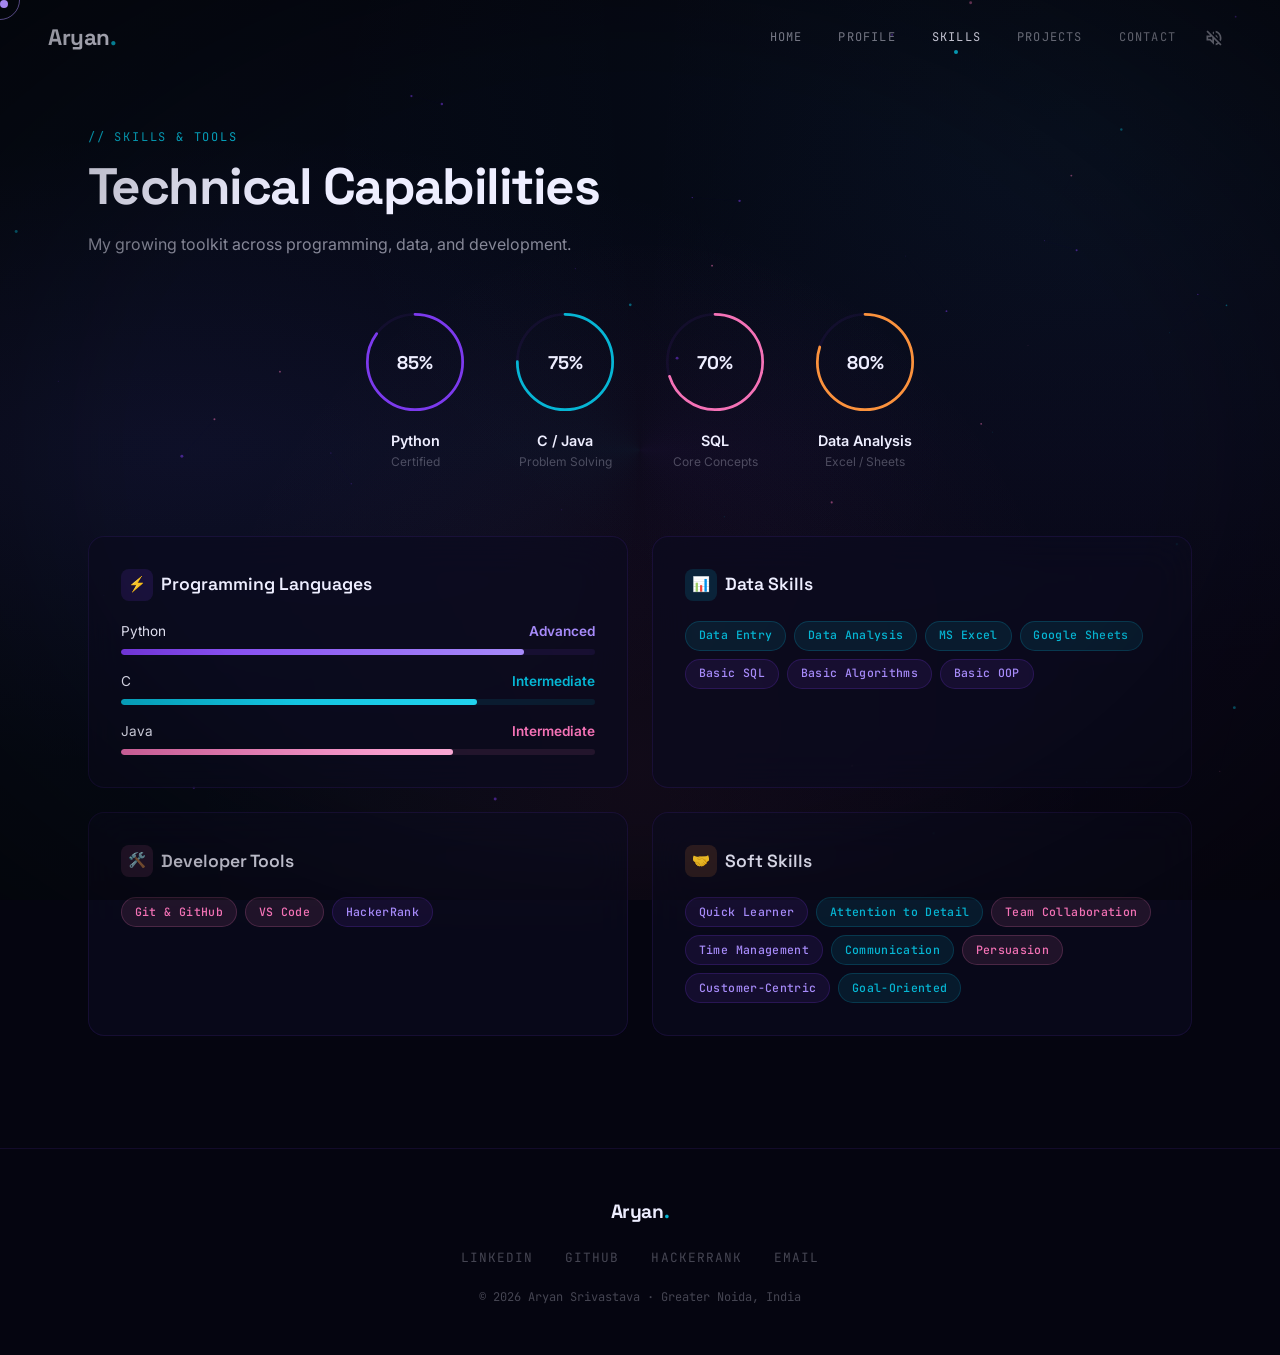
==== capabilities.html @ ecc5687c "Add files via upload" ====
<!DOCTYPE html>
<html lang="en">
<head>
    <meta charset="utf-8"/>
    <meta content="width=device-width, initial-scale=1.0" name="viewport"/>
    <title>Skills — Aryan Srivastava</title>
    <meta name="description" content="Technical skills and competencies — Python, C, Java, SQL, Data Analysis, Git, and more.">
    <link rel="stylesheet" href="style.css"/>
</head>
<body>
    <div class="aurora-bg"></div>
    <canvas id="particles-canvas"></canvas>
    <nav class="nav" id="main-nav"></nav>

    <main class="section" style="padding-top:8rem;">
        <div class="reveal" style="margin-bottom:3rem;">
            <p class="section-label">// skills & tools</p>
            <h1 class="section-title">Technical Capabilities</h1>
            <p class="section-subtitle">My growing toolkit across programming, data, and development.</p>
        </div>

        <!-- Skill Rings Row -->
        <div class="reveal" style="display:flex;gap:2.5rem;justify-content:center;flex-wrap:wrap;margin-bottom:4rem;">
            <div style="text-align:center;">
                <div class="skill-ring">
                    <svg viewBox="0 0 120 120"><circle class="bg" cx="60" cy="60" r="52" stroke-dasharray="327" stroke-dashoffset="0"/><circle class="fill" cx="60" cy="60" r="52" stroke-dasharray="327" stroke-dashoffset="327" data-percent="85" style="stroke:var(--primary);"/></svg>
                    <span class="label">85%</span>
                </div>
                <p style="margin-top:0.75rem;font-weight:600;font-size:0.9rem;">Python</p>
                <p style="font-size:0.75rem;color:var(--text-muted);">Certified</p>
            </div>
            <div style="text-align:center;">
                <div class="skill-ring">
                    <svg viewBox="0 0 120 120"><circle class="bg" cx="60" cy="60" r="52" stroke-dasharray="327" stroke-dashoffset="0"/><circle class="fill" cx="60" cy="60" r="52" stroke-dasharray="327" stroke-dashoffset="327" data-percent="75" style="stroke:var(--secondary);"/></svg>
                    <span class="label">75%</span>
                </div>
                <p style="margin-top:0.75rem;font-weight:600;font-size:0.9rem;">C / Java</p>
                <p style="font-size:0.75rem;color:var(--text-muted);">Problem Solving</p>
            </div>
            <div style="text-align:center;">
                <div class="skill-ring">
                    <svg viewBox="0 0 120 120"><circle class="bg" cx="60" cy="60" r="52" stroke-dasharray="327" stroke-dashoffset="0"/><circle class="fill" cx="60" cy="60" r="52" stroke-dasharray="327" stroke-dashoffset="327" data-percent="70" style="stroke:var(--accent);"/></svg>
                    <span class="label">70%</span>
                </div>
                <p style="margin-top:0.75rem;font-weight:600;font-size:0.9rem;">SQL</p>
                <p style="font-size:0.75rem;color:var(--text-muted);">Core Concepts</p>
            </div>
            <div style="text-align:center;">
                <div class="skill-ring">
                    <svg viewBox="0 0 120 120"><circle class="bg" cx="60" cy="60" r="52" stroke-dasharray="327" stroke-dashoffset="0"/><circle class="fill" cx="60" cy="60" r="52" stroke-dasharray="327" stroke-dashoffset="327" data-percent="80" style="stroke:var(--accent-warm);"/></svg>
                    <span class="label">80%</span>
                </div>
                <p style="margin-top:0.75rem;font-weight:600;font-size:0.9rem;">Data Analysis</p>
                <p style="font-size:0.75rem;color:var(--text-muted);">Excel / Sheets</p>
            </div>
        </div>

        <!-- Skill Categories Grid -->
        <div class="grid-2">
            <!-- Programming -->
            <div class="glass reveal reveal-delay-1" data-tilt style="padding:2rem;">
                <h3 style="font-family:var(--font-display);font-size:1.1rem;font-weight:600;margin-bottom:1.25rem;display:flex;align-items:center;gap:0.5rem;">
                    <span style="width:32px;height:32px;border-radius:8px;background:rgba(124,58,237,0.15);display:inline-flex;align-items:center;justify-content:center;font-size:0.9rem;">⚡</span>
                    Programming Languages
                </h3>
                <div style="display:flex;flex-direction:column;gap:1rem;">
                    <div>
                        <div style="display:flex;justify-content:space-between;font-size:0.85rem;margin-bottom:0.4rem;"><span>Python</span><span style="color:var(--primary-light);font-weight:600;">Advanced</span></div>
                        <div style="height:6px;background:rgba(124,58,237,0.1);border-radius:3px;overflow:hidden;"><div style="width:85%;height:100%;background:linear-gradient(90deg,var(--primary),var(--primary-light));border-radius:3px;transition:width 1.5s ease;"></div></div>
                    </div>
                    <div>
                        <div style="display:flex;justify-content:space-between;font-size:0.85rem;margin-bottom:0.4rem;"><span>C</span><span style="color:var(--secondary);font-weight:600;">Intermediate</span></div>
                        <div style="height:6px;background:rgba(6,182,212,0.1);border-radius:3px;overflow:hidden;"><div style="width:75%;height:100%;background:linear-gradient(90deg,var(--secondary),#22d3ee);border-radius:3px;"></div></div>
                    </div>
                    <div>
                        <div style="display:flex;justify-content:space-between;font-size:0.85rem;margin-bottom:0.4rem;"><span>Java</span><span style="color:var(--accent);font-weight:600;">Intermediate</span></div>
                        <div style="height:6px;background:rgba(244,114,182,0.1);border-radius:3px;overflow:hidden;"><div style="width:70%;height:100%;background:linear-gradient(90deg,var(--accent),#f9a8d4);border-radius:3px;"></div></div>
                    </div>
                </div>
            </div>

            <!-- Data Skills -->
            <div class="glass reveal reveal-delay-2" data-tilt style="padding:2rem;">
                <h3 style="font-family:var(--font-display);font-size:1.1rem;font-weight:600;margin-bottom:1.25rem;display:flex;align-items:center;gap:0.5rem;">
                    <span style="width:32px;height:32px;border-radius:8px;background:rgba(6,182,212,0.15);display:inline-flex;align-items:center;justify-content:center;font-size:0.9rem;">📊</span>
                    Data Skills
                </h3>
                <div style="display:flex;flex-wrap:wrap;gap:0.5rem;">
                    <span class="badge badge-cyan">Data Entry</span>
                    <span class="badge badge-cyan">Data Analysis</span>
                    <span class="badge badge-cyan">MS Excel</span>
                    <span class="badge badge-cyan">Google Sheets</span>
                    <span class="badge badge-purple">Basic SQL</span>
                    <span class="badge badge-purple">Basic Algorithms</span>
                    <span class="badge badge-purple">Basic OOP</span>
                </div>
            </div>

            <!-- Developer Tools -->
            <div class="glass reveal reveal-delay-3" data-tilt style="padding:2rem;">
                <h3 style="font-family:var(--font-display);font-size:1.1rem;font-weight:600;margin-bottom:1.25rem;display:flex;align-items:center;gap:0.5rem;">
                    <span style="width:32px;height:32px;border-radius:8px;background:rgba(244,114,182,0.15);display:inline-flex;align-items:center;justify-content:center;font-size:0.9rem;">🛠️</span>
                    Developer Tools
                </h3>
                <div style="display:flex;flex-wrap:wrap;gap:0.5rem;">
                    <span class="badge badge-pink">Git & GitHub</span>
                    <span class="badge badge-pink">VS Code</span>
                    <span class="badge badge-purple">HackerRank</span>
                </div>
            </div>

            <!-- Soft Skills -->
            <div class="glass reveal reveal-delay-4" data-tilt style="padding:2rem;">
                <h3 style="font-family:var(--font-display);font-size:1.1rem;font-weight:600;margin-bottom:1.25rem;display:flex;align-items:center;gap:0.5rem;">
                    <span style="width:32px;height:32px;border-radius:8px;background:rgba(251,146,60,0.15);display:inline-flex;align-items:center;justify-content:center;font-size:0.9rem;">🤝</span>
                    Soft Skills
                </h3>
                <div style="display:flex;flex-wrap:wrap;gap:0.5rem;">
                    <span class="badge badge-purple">Quick Learner</span>
                    <span class="badge badge-cyan">Attention to Detail</span>
                    <span class="badge badge-pink">Team Collaboration</span>
                    <span class="badge badge-purple">Time Management</span>
                    <span class="badge badge-cyan">Communication</span>
                    <span class="badge badge-pink">Persuasion</span>
                    <span class="badge badge-purple">Customer-Centric</span>
                    <span class="badge badge-cyan">Goal-Oriented</span>
                </div>
            </div>
        </div>
    </main>

    <footer class="footer" id="main-footer"></footer>
    <script src="scripts/audio-system.js"></script>
    <script src="scripts/crt-core.js"></script>
    <script src="scripts/shared.js"></script>
    <script src="scripts/radar-3d.js"></script>
</body>
</html>
---- style.css ----
/* ===== COSMIC AURORA — GIULIO-INSPIRED DESIGN SYSTEM ===== */
@import url('https://fonts.googleapis.com/css2?family=Inter:wght@300;400;500;600;700&family=Space+Grotesk:wght@400;500;600;700&family=JetBrains+Mono:wght@400;500&display=swap');
@import url('https://fonts.googleapis.com/icon?family=Material+Icons+Outlined');

:root {
    --primary: #7c3aed;
    --primary-light: #a78bfa;
    --secondary: #06b6d4;
    --accent: #f472b6;
    --accent-warm: #fb923c;
    --surface: #050510;
    --surface-elevated: #0c0c20;
    --surface-card: rgba(12, 12, 32, 0.65);
    --surface-card-hover: rgba(20, 20, 50, 0.8);
    --border: rgba(124, 58, 237, 0.12);
    --border-hover: rgba(124, 58, 237, 0.35);
    --text: #eeeeff;
    --text-dim: rgba(238, 238, 255, 0.55);
    --text-muted: rgba(238, 238, 255, 0.28);
    --glow-purple: rgba(124, 58, 237, 0.4);
    --glow-cyan: rgba(6, 182, 212, 0.4);
    --glow-pink: rgba(244, 114, 182, 0.3);
    --font-display: 'Space Grotesk', sans-serif;
    --font-body: 'Inter', sans-serif;
    --font-mono: 'JetBrains Mono', monospace;
    --radius: 16px;
    --radius-sm: 8px;
    --transition: 0.3s cubic-bezier(0.4, 0, 0.2, 1);
}

*, *::before, *::after { margin: 0; padding: 0; box-sizing: border-box; }
html { scroll-behavior: smooth; }

body {
    font-family: var(--font-body);
    background: var(--surface);
    color: var(--text);
    overflow-x: hidden;
    min-height: 100vh;
    line-height: 1.6;
    cursor: none;
}

/* ===== CUSTOM CURSOR (GIULIO-STYLE) ===== */
.cursor-dot {
    width: 8px; height: 8px; border-radius: 50%;
    background: var(--primary-light);
    position: fixed; top: 0; left: 0; z-index: 99999;
    pointer-events: none;
    transition: transform 0.1s ease;
    mix-blend-mode: difference;
}
.cursor-ring {
    width: 40px; height: 40px; border-radius: 50%;
    border: 1.5px solid rgba(167, 139, 250, 0.5);
    position: fixed; top: 0; left: 0; z-index: 99998;
    pointer-events: none;
    transition: width 0.3s, height 0.3s, border-color 0.3s;
}
.cursor-ring.hover {
    width: 60px; height: 60px;
    border-color: var(--secondary);
    background: rgba(6, 182, 212, 0.06);
}

/* ===== INTRO OVERLAY (GIULIO-STYLE BOOT) ===== */
#intro-overlay {
    position: fixed; inset: 0; z-index: 100000;
    background: var(--surface);
    display: flex; flex-direction: column;
    align-items: center; justify-content: center;
    transition: opacity 0.8s ease, visibility 0.8s ease;
}
#intro-overlay.done { opacity: 0; visibility: hidden; pointer-events: none; }
#intro-overlay .intro-text {
    font-family: var(--font-mono); font-size: 0.85rem;
    color: var(--text-dim); letter-spacing: 0.1em;
    margin-bottom: 2rem; text-transform: uppercase;
}
#intro-overlay .intro-name {
    font-family: var(--font-display); font-size: clamp(2rem, 6vw, 4rem);
    font-weight: 700; letter-spacing: -0.02em;
    background: linear-gradient(135deg, var(--primary-light), var(--secondary));
    -webkit-background-clip: text; -webkit-text-fill-color: transparent;
    opacity: 0; transform: translateY(20px);
    animation: intro-rise 0.8s ease 0.5s forwards;
}
#intro-overlay .intro-bar {
    width: 200px; height: 2px; background: rgba(124,58,237,0.15);
    margin-top: 2rem; border-radius: 1px; overflow: hidden;
}
#intro-overlay .intro-bar-fill {
    height: 100%; width: 0%; border-radius: 1px;
    background: linear-gradient(90deg, var(--primary), var(--secondary));
    animation: intro-fill 2s ease 0.8s forwards;
}
@keyframes intro-rise { to { opacity: 1; transform: translateY(0); } }
@keyframes intro-fill { to { width: 100%; } }

/* ===== AURORA BACKGROUND ===== */
.aurora-bg {
    position: fixed; inset: 0; z-index: -2; overflow: hidden;
    background: radial-gradient(ellipse at 15% 50%, rgba(124,58,237,0.08) 0%, transparent 50%),
                radial-gradient(ellipse at 85% 15%, rgba(6,182,212,0.06) 0%, transparent 50%),
                radial-gradient(ellipse at 50% 85%, rgba(244,114,182,0.05) 0%, transparent 50%),
                var(--surface);
}
.aurora-bg::before {
    content: ''; position: absolute; inset: -50%;
    background: conic-gradient(from 0deg at 50% 50%, transparent 0%, rgba(124,58,237,0.04) 25%, transparent 50%, rgba(6,182,212,0.04) 75%, transparent 100%);
    animation: aurora-rotate 40s linear infinite;
}
@keyframes aurora-rotate { 100% { transform: rotate(360deg); } }

/* Cursor Glow Follower */
.cursor-glow {
    position: fixed; width: 500px; height: 500px;
    border-radius: 50%; pointer-events: none; z-index: -1;
    background: radial-gradient(circle, rgba(124,58,237,0.07) 0%, transparent 70%);
    transition: transform 0.6s cubic-bezier(0.2, 0, 0, 1);
}

#particles-canvas { position: fixed; inset: 0; z-index: -1; pointer-events: none; }

/* ===== NAVIGATION ===== */
.nav {
    position: fixed; top: 0; left: 0; width: 100%; z-index: 1000;
    padding: 1.25rem 3rem;
    background: transparent;
    display: flex; justify-content: space-between; align-items: center;
    transition: background 0.4s ease, padding 0.4s ease, backdrop-filter 0.4s ease;
}
.nav.scrolled {
    background: rgba(5, 5, 16, 0.85);
    backdrop-filter: blur(20px); -webkit-backdrop-filter: blur(20px);
    padding: 0.8rem 3rem;
    border-bottom: 1px solid var(--border);
}
.nav-logo {
    font-family: var(--font-display); font-size: 1.4rem; font-weight: 700;
    color: var(--text); cursor: pointer; text-decoration: none;
    letter-spacing: -0.02em;
}
.nav-logo span { color: var(--secondary); }
.nav-links { display: flex; gap: 0.25rem; align-items: center; }
.nav-link {
    font-family: var(--font-mono); font-size: 0.75rem; font-weight: 400;
    color: var(--text-dim); text-decoration: none; text-transform: uppercase;
    letter-spacing: 0.1em;
    padding: 0.5rem 1rem; border-radius: var(--radius-sm);
    transition: var(--transition); position: relative;
}
.nav-link:hover, .nav-link.active { color: var(--text); }
.nav-link.active::after {
    content: ''; position: absolute; bottom: 2px; left: 50%; transform: translateX(-50%);
    width: 4px; height: 4px; border-radius: 50%; background: var(--secondary);
}

.nav-toggle { display: none; background: none; border: none; color: var(--text); cursor: none; font-size: 1.5rem; }
.mobile-nav {
    display: none; position: fixed; inset: 0; z-index: 9999;
    background: rgba(5,5,16,0.98); backdrop-filter: blur(30px);
    flex-direction: column; align-items: center; justify-content: center; gap: 2.5rem;
}
.mobile-nav.open { display: flex; }
.mobile-nav a {
    font-family: var(--font-display); font-size: 2rem; color: var(--text-dim);
    text-decoration: none; transition: var(--transition); letter-spacing: -0.02em;
}
.mobile-nav a:hover { color: var(--text); }
.mobile-close { position: absolute; top: 2rem; right: 2rem; background: none; border: none; color: var(--text); font-size: 2rem; cursor: none; }

.nav-icon-btn {
    background: none; border: none; color: var(--text-dim);
    cursor: none; display: flex; align-items: center; justify-content: center;
    padding: 0.5rem; transition: var(--transition);
}
.nav-icon-btn:hover { color: var(--text); transform: scale(1.1); }
.nav-icon-btn .material-icons-outlined { font-size: 1.25rem; }


@media (max-width: 768px) {
    .nav-toggle { display: block; }
    .nav-links { display: none; }
    .nav { padding: 1rem 1.5rem; }
    .nav.scrolled { padding: 0.75rem 1.5rem; }
    body { cursor: auto; }
    .cursor-dot, .cursor-ring, .cursor-glow { display: none !important; }
}

/* ===== GLASS CARD ===== */
.glass {
    background: var(--surface-card);
    backdrop-filter: blur(20px); -webkit-backdrop-filter: blur(20px);
    border: 1px solid var(--border);
    border-radius: var(--radius);
    transition: border-color var(--transition), transform 0.5s cubic-bezier(0.2, 0, 0, 1), box-shadow var(--transition);
}
.glass:hover {
    border-color: var(--border-hover);
    box-shadow: 0 0 40px rgba(124,58,237,0.08), 0 25px 70px rgba(0,0,0,0.3);
}

/* ===== BUTTONS ===== */
.btn {
    display: inline-flex; align-items: center; gap: 0.5rem;
    padding: 0.9rem 2.2rem; border-radius: 50px; font-family: var(--font-body);
    font-weight: 600; font-size: 0.88rem; cursor: none;
    transition: var(--transition); text-decoration: none; border: none;
    position: relative; overflow: hidden;
}
.btn::before {
    content: ''; position: absolute; inset: 0; border-radius: inherit;
    opacity: 0; transition: opacity 0.3s ease;
}
.btn:hover::before { opacity: 1; }
.btn-primary {
    background: linear-gradient(135deg, var(--primary), #9333ea);
    color: white; box-shadow: 0 4px 25px var(--glow-purple);
}
.btn-primary::before { background: linear-gradient(135deg, #9333ea, var(--primary)); }
.btn-primary:hover { transform: translateY(-2px); box-shadow: 0 8px 35px var(--glow-purple); }
.btn-outline { background: transparent; color: var(--text); border: 1px solid rgba(238,238,255,0.15); }
.btn-outline:hover { border-color: var(--primary-light); background: rgba(124,58,237,0.06); }

/* ===== BADGES ===== */
.badge {
    display: inline-flex; align-items: center; gap: 0.4rem;
    padding: 0.3rem 0.8rem; border-radius: 50px;
    font-size: 0.72rem; font-weight: 500; font-family: var(--font-mono);
    letter-spacing: 0.03em;
}
.badge-purple { background: rgba(124,58,237,0.1); color: var(--primary-light); border: 1px solid rgba(124,58,237,0.2); }
.badge-cyan { background: rgba(6,182,212,0.1); color: var(--secondary); border: 1px solid rgba(6,182,212,0.2); }
.badge-pink { background: rgba(244,114,182,0.1); color: var(--accent); border: 1px solid rgba(244,114,182,0.2); }

/* ===== SECTION LAYOUT ===== */
.section { padding: 7rem 3rem; max-width: 1200px; margin: 0 auto; }
.section-label {
    font-family: var(--font-mono); font-size: 0.75rem; color: var(--secondary);
    text-transform: uppercase; letter-spacing: 0.15em; margin-bottom: 0.75rem;
}
.section-title {
    font-family: var(--font-display); font-size: clamp(2rem, 5vw, 3.2rem);
    font-weight: 700; line-height: 1.08; margin-bottom: 1rem;
    letter-spacing: -0.03em;
}
.section-subtitle { color: var(--text-dim); font-size: 1rem; max-width: 550px; line-height: 1.8; }

/* ===== HERO ===== */
.hero {
    min-height: 100vh; display: flex; align-items: center; justify-content: center;
    padding: 8rem 3rem; text-align: center; position: relative;
}
.hero-content { max-width: 850px; z-index: 10; }
.hero-badge { margin-bottom: 2rem; }
.hero-name {
    font-family: var(--font-display);
    font-size: clamp(3rem, 9vw, 6rem);
    font-weight: 700; line-height: 1.0;
    margin-bottom: 1.5rem;
    letter-spacing: -0.04em;
}
.hero-name .gradient-text {
    background: linear-gradient(135deg, var(--primary-light), var(--secondary), var(--accent));
    -webkit-background-clip: text; -webkit-text-fill-color: transparent;
    background-size: 200% 200%; animation: gradient-shift 5s ease-in-out infinite;
}
@keyframes gradient-shift { 0%,100% { background-position: 0% 50%; } 50% { background-position: 100% 50%; } }
.hero-desc {
    color: var(--text-dim); font-size: 1.1rem;
    max-width: 500px; margin: 0 auto 3rem;
    line-height: 1.9; font-weight: 300;
}
.hero-buttons { display: flex; gap: 1rem; justify-content: center; flex-wrap: wrap; }
.scroll-indicator {
    position: absolute; bottom: 3rem; left: 50%; transform: translateX(-50%);
    display: flex; flex-direction: column; align-items: center; gap: 0.75rem;
    color: var(--text-muted); font-family: var(--font-mono);
    font-size: 0.65rem; text-transform: uppercase; letter-spacing: 0.2em;
}
.scroll-line {
    width: 1px; height: 40px; position: relative; overflow: hidden;
    background: rgba(238,238,255,0.1);
}
.scroll-line::after {
    content: ''; position: absolute; top: -100%; left: 0;
    width: 100%; height: 100%;
    background: linear-gradient(to bottom, transparent, var(--primary-light));
    animation: scroll-move 2s ease-in-out infinite;
}
@keyframes scroll-move { 0% { top: -100%; } 100% { top: 100%; } }

/* ===== SKILL RING ===== */
.skill-ring {
    width: 110px; height: 110px; position: relative;
    display: flex; align-items: center; justify-content: center;
}
.skill-ring svg { position: absolute; width: 100%; height: 100%; transform: rotate(-90deg); }
.skill-ring circle { fill: none; stroke-width: 3; stroke-linecap: round; }
.skill-ring .bg { stroke: rgba(124,58,237,0.08); }
.skill-ring .fill {
    stroke: var(--primary);
    transition: stroke-dashoffset 1.8s cubic-bezier(0.4, 0, 0.2, 1);
}
.skill-ring .label {
    font-family: var(--font-display); font-size: 1.15rem; font-weight: 700;
    color: var(--text); z-index: 1;
}

/* ===== TIMELINE ===== */
.timeline { position: relative; padding-left: 2.5rem; }
.timeline::before {
    content: ''; position: absolute; left: 0; top: 0; bottom: 0; width: 1px;
    background: linear-gradient(to bottom, var(--primary), var(--secondary), transparent);
}
.timeline-item { position: relative; padding-bottom: 2.5rem; }
.timeline-item::before {
    content: ''; position: absolute; left: -2.5rem; top: 0.5rem;
    width: 10px; height: 10px; border-radius: 50%;
    background: var(--primary); border: 2px solid var(--surface);
    box-shadow: 0 0 15px var(--glow-purple);
}
.timeline-item .glass { padding: 1.75rem; }

/* ===== PROJECT CARD ===== */
.project-card { padding: 2rem; position: relative; overflow: hidden; }
.project-card::before {
    content: ''; position: absolute; top: 0; left: 0; right: 0; height: 2px;
    background: linear-gradient(90deg, var(--primary), var(--secondary));
    transform: scaleX(0); transform-origin: left;
    transition: transform 0.5s cubic-bezier(0.4, 0, 0.2, 1);
}
.project-card:hover::before { transform: scaleX(1); }
.project-card h3 {
    font-family: var(--font-display); font-size: 1.3rem;
    font-weight: 600; margin-bottom: 0.6rem; letter-spacing: -0.02em;
}
.project-card p { color: var(--text-dim); font-size: 0.9rem; line-height: 1.7; }
.project-tech { display: flex; flex-wrap: wrap; gap: 0.4rem; margin-top: 1rem; }

/* ===== CONTACT FORM ===== */
.form-group { display: flex; flex-direction: column; gap: 0.4rem; }
.form-group label { font-size: 0.75rem; color: var(--text-dim); font-weight: 500; font-family: var(--font-mono); text-transform: uppercase; letter-spacing: 0.08em; }
.form-group input, .form-group textarea {
    background: rgba(12,12,32,0.5); border: 1px solid var(--border);
    border-radius: var(--radius-sm); padding: 0.9rem 1.1rem;
    color: var(--text); font-family: var(--font-body); font-size: 0.92rem;
    transition: var(--transition); outline: none;
}
.form-group input:focus, .form-group textarea:focus {
    border-color: var(--primary); box-shadow: 0 0 20px rgba(124,58,237,0.12);
}
.form-group textarea { resize: vertical; min-height: 140px; }

/* ===== FOOTER ===== */
.footer {
    padding: 3rem 3rem; text-align: center;
    border-top: 1px solid var(--border);
}
.footer-content { max-width: 1200px; margin: 0 auto; display: flex; flex-direction: column; align-items: center; gap: 1.25rem; }
.footer-links { display: flex; gap: 2rem; flex-wrap: wrap; justify-content: center; }
.footer-links a {
    color: var(--text-muted); text-decoration: none; font-size: 0.8rem;
    font-family: var(--font-mono); text-transform: uppercase; letter-spacing: 0.08em;
    transition: var(--transition);
}
.footer-links a:hover { color: var(--text); }
.footer-copy { color: var(--text-muted); font-size: 0.75rem; font-family: var(--font-mono); }

/* ===== SOCIAL LINK ===== */
.social-link {
    display: flex; align-items: center; gap: 0.75rem;
    padding: 1.25rem 1.5rem; text-decoration: none; color: var(--text);
}
.social-icon {
    width: 44px; height: 44px; border-radius: 12px;
    display: flex; align-items: center; justify-content: center;
    font-size: 1.25rem; flex-shrink: 0;
}

/* ===== SCROLL REVEAL ===== */
.reveal {
    opacity: 0; transform: translateY(40px);
    transition: opacity 1s cubic-bezier(0.2, 0, 0, 1), transform 1s cubic-bezier(0.2, 0, 0, 1);
}
.reveal.visible { opacity: 1; transform: translateY(0); }
.reveal-delay-1 { transition-delay: 0.15s; }
.reveal-delay-2 { transition-delay: 0.3s; }
.reveal-delay-3 { transition-delay: 0.45s; }
.reveal-delay-4 { transition-delay: 0.6s; }

/* ===== TYPED CURSOR ===== */
.typed-cursor {
    display: inline-block; width: 2px; height: 1.1em;
    background: var(--secondary); margin-left: 2px;
    animation: cursor-blink 0.7s step-end infinite; vertical-align: text-bottom;
}
@keyframes cursor-blink { 0%,100% { opacity: 1; } 50% { opacity: 0; } }

/* ===== GRID HELPERS ===== */
.grid-2 { display: grid; grid-template-columns: repeat(2, 1fr); gap: 1.5rem; }
.grid-3 { display: grid; grid-template-columns: repeat(3, 1fr); gap: 1.5rem; }

@media (max-width: 768px) {
    .grid-2, .grid-3 { grid-template-columns: 1fr; }
    .section { padding: 5rem 1.5rem; }
    .hero { padding: 6rem 1.5rem; }
}

/* ===== SCROLLBAR & SELECTION ===== */
::selection { background: var(--primary); color: white; }
::-webkit-scrollbar { width: 4px; }
::-webkit-scrollbar-track { background: var(--surface); }
::-webkit-scrollbar-thumb { background: rgba(124,58,237,0.4); border-radius: 2px; }
::-webkit-scrollbar-thumb:hover { background: var(--primary); }

/* ===== HORIZONTAL DIVIDER ===== */
.divider {
    width: 60px; height: 1px; margin: 1.5rem 0;
    background: linear-gradient(90deg, var(--primary), transparent);
}

/* ===== GLITCH EFFECTS (DESIGN UPGRADE) ===== */
@keyframes glitch {
    0% { transform: translate(0); }
    20% { transform: translate(-2px, 2px); }
    40% { transform: translate(-2px, -2px); }
    60% { transform: translate(2px, 2px); }
    80% { transform: translate(2px, -2px); }
    100% { transform: translate(0); }
}

@keyframes glitch-skew {
    0% { transform: skew(0deg); }
    20% { transform: skew(-1deg); }
    40% { transform: skew(1deg); }
    60% { transform: skew(-0.5deg); }
    80% { transform: skew(0.5deg); }
    100% { transform: skew(0deg); }
}

.glitch-hover:hover {
    animation: glitch 0.3s cubic-bezier(.25, .46, .45, .94) both infinite,
               glitch-skew 0.3s cubic-bezier(.25, .46, .45, .94) both infinite;
    text-shadow: 2.5px 0 var(--secondary), -2.5px 0 var(--accent);
}

.btn:hover, .nav-item a:hover {
    animation: glitch 0.3s cubic-bezier(.25, .46, .45, .94) both;
    text-shadow: 1.5px 0 var(--secondary), -1.5px 0 var(--accent);
}

/* Image Glitch for Profile Photo */
.profile-glitch:hover {
    filter: url(#glitch-filter);
    animation: glitch-skew 0.5s ease infinite;
}
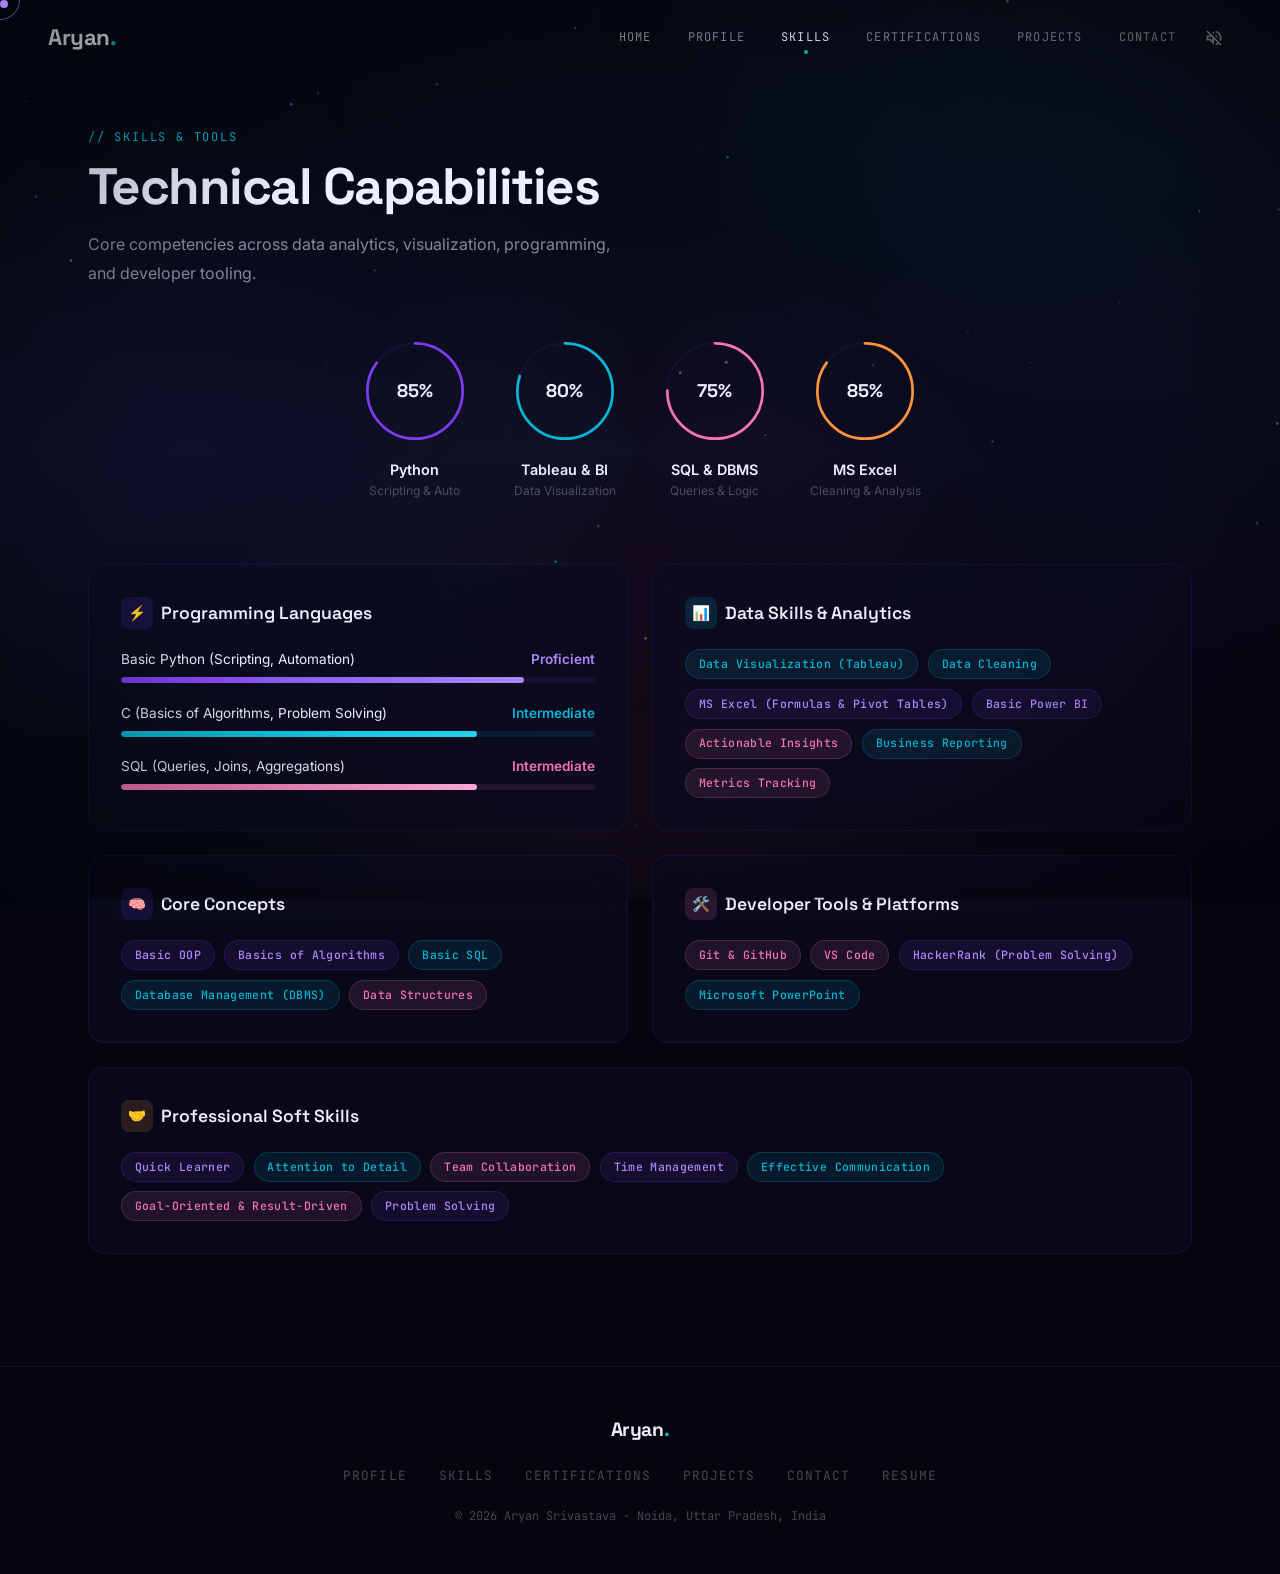
==== commit cabef61b: "Update portfolio with new resume data, certifications page, and new profile photo" ====
--- a/capabilities.html
+++ b/capabilities.html
@@ -3,8 +3,8 @@
 <head>
     <meta charset="utf-8"/>
     <meta content="width=device-width, initial-scale=1.0" name="viewport"/>
-    <title>Skills — Aryan Srivastava</title>
-    <meta name="description" content="Technical skills and competencies — Python, C, Java, SQL, Data Analysis, Git, and more.">
+    <title>Skills & Capabilities — Aryan Srivastava | Data Analyst</title>
+    <meta name="description" content="Technical capabilities of Aryan Srivastava — Data Visualization (Tableau, Power BI), Data Cleaning, MS Excel, Python, C, SQL, and Git.">
     <link rel="stylesheet" href="style.css"/>
 </head>
 <body>
@@ -16,7 +16,7 @@
         <div class="reveal" style="margin-bottom:3rem;">
             <p class="section-label">// skills & tools</p>
             <h1 class="section-title">Technical Capabilities</h1>
-            <p class="section-subtitle">My growing toolkit across programming, data, and development.</p>
+            <p class="section-subtitle">Core competencies across data analytics, visualization, programming, and developer tooling.</p>
         </div>
 
         <!-- Skill Rings Row -->
@@ -27,54 +27,63 @@
                     <span class="label">85%</span>
                 </div>
                 <p style="margin-top:0.75rem;font-weight:600;font-size:0.9rem;">Python</p>
-                <p style="font-size:0.75rem;color:var(--text-muted);">Certified</p>
+                <p style="font-size:0.75rem;color:var(--text-muted);">Scripting & Auto</p>
             </div>
             <div style="text-align:center;">
                 <div class="skill-ring">
-                    <svg viewBox="0 0 120 120"><circle class="bg" cx="60" cy="60" r="52" stroke-dasharray="327" stroke-dashoffset="0"/><circle class="fill" cx="60" cy="60" r="52" stroke-dasharray="327" stroke-dashoffset="327" data-percent="75" style="stroke:var(--secondary);"/></svg>
-                    <span class="label">75%</span>
+                    <svg viewBox="0 0 120 120"><circle class="bg" cx="60" cy="60" r="52" stroke-dasharray="327" stroke-dashoffset="0"/><circle class="fill" cx="60" cy="60" r="52" stroke-dasharray="327" stroke-dashoffset="327" data-percent="80" style="stroke:var(--secondary);"/></svg>
+                    <span class="label">80%</span>
                 </div>
-                <p style="margin-top:0.75rem;font-weight:600;font-size:0.9rem;">C / Java</p>
-                <p style="font-size:0.75rem;color:var(--text-muted);">Problem Solving</p>
+                <p style="margin-top:0.75rem;font-weight:600;font-size:0.9rem;">Tableau & BI</p>
+                <p style="font-size:0.75rem;color:var(--text-muted);">Data Visualization</p>
             </div>
             <div style="text-align:center;">
                 <div class="skill-ring">
-                    <svg viewBox="0 0 120 120"><circle class="bg" cx="60" cy="60" r="52" stroke-dasharray="327" stroke-dashoffset="0"/><circle class="fill" cx="60" cy="60" r="52" stroke-dasharray="327" stroke-dashoffset="327" data-percent="70" style="stroke:var(--accent);"/></svg>
-                    <span class="label">70%</span>
+                    <svg viewBox="0 0 120 120"><circle class="bg" cx="60" cy="60" r="52" stroke-dasharray="327" stroke-dashoffset="0"/><circle class="fill" cx="60" cy="60" r="52" stroke-dasharray="327" stroke-dashoffset="327" data-percent="75" style="stroke:var(--accent);"/></svg>
+                    <span class="label">75%</span>
                 </div>
-                <p style="margin-top:0.75rem;font-weight:600;font-size:0.9rem;">SQL</p>
-                <p style="font-size:0.75rem;color:var(--text-muted);">Core Concepts</p>
+                <p style="margin-top:0.75rem;font-weight:600;font-size:0.9rem;">SQL & DBMS</p>
+                <p style="font-size:0.75rem;color:var(--text-muted);">Queries & Logic</p>
             </div>
             <div style="text-align:center;">
                 <div class="skill-ring">
-                    <svg viewBox="0 0 120 120"><circle class="bg" cx="60" cy="60" r="52" stroke-dasharray="327" stroke-dashoffset="0"/><circle class="fill" cx="60" cy="60" r="52" stroke-dasharray="327" stroke-dashoffset="327" data-percent="80" style="stroke:var(--accent-warm);"/></svg>
-                    <span class="label">80%</span>
+                    <svg viewBox="0 0 120 120"><circle class="bg" cx="60" cy="60" r="52" stroke-dasharray="327" stroke-dashoffset="0"/><circle class="fill" cx="60" cy="60" r="52" stroke-dasharray="327" stroke-dashoffset="327" data-percent="85" style="stroke:var(--accent-warm);"/></svg>
+                    <span class="label">85%</span>
                 </div>
-                <p style="margin-top:0.75rem;font-weight:600;font-size:0.9rem;">Data Analysis</p>
-                <p style="font-size:0.75rem;color:var(--text-muted);">Excel / Sheets</p>
+                <p style="margin-top:0.75rem;font-weight:600;font-size:0.9rem;">MS Excel</p>
+                <p style="font-size:0.75rem;color:var(--text-muted);">Cleaning & Analysis</p>
             </div>
         </div>
 
         <!-- Skill Categories Grid -->
         <div class="grid-2">
-            <!-- Programming -->
+            <!-- Programming Languages -->
             <div class="glass reveal reveal-delay-1" data-tilt style="padding:2rem;">
                 <h3 style="font-family:var(--font-display);font-size:1.1rem;font-weight:600;margin-bottom:1.25rem;display:flex;align-items:center;gap:0.5rem;">
                     <span style="width:32px;height:32px;border-radius:8px;background:rgba(124,58,237,0.15);display:inline-flex;align-items:center;justify-content:center;font-size:0.9rem;">⚡</span>
                     Programming Languages
                 </h3>
-                <div style="display:flex;flex-direction:column;gap:1rem;">
+                <div style="display:flex;flex-direction:column;gap:1.2rem;">
                     <div>
-                        <div style="display:flex;justify-content:space-between;font-size:0.85rem;margin-bottom:0.4rem;"><span>Python</span><span style="color:var(--primary-light);font-weight:600;">Advanced</span></div>
-                        <div style="height:6px;background:rgba(124,58,237,0.1);border-radius:3px;overflow:hidden;"><div style="width:85%;height:100%;background:linear-gradient(90deg,var(--primary),var(--primary-light));border-radius:3px;transition:width 1.5s ease;"></div></div>
+                        <div style="display:flex;justify-content:space-between;font-size:0.85rem;margin-bottom:0.4rem;">
+                            <span>Basic Python (Scripting, Automation)</span>
+                            <span style="color:var(--primary-light);font-weight:600;">Proficient</span>
+                        </div>
+                        <div style="height:6px;background:rgba(124,58,237,0.1);border-radius:3px;overflow:hidden;"><div style="width:85%;height:100%;background:linear-gradient(90deg,var(--primary),var(--primary-light));border-radius:3px;"></div></div>
                     </div>
                     <div>
-                        <div style="display:flex;justify-content:space-between;font-size:0.85rem;margin-bottom:0.4rem;"><span>C</span><span style="color:var(--secondary);font-weight:600;">Intermediate</span></div>
+                        <div style="display:flex;justify-content:space-between;font-size:0.85rem;margin-bottom:0.4rem;">
+                            <span>C (Basics of Algorithms, Problem Solving)</span>
+                            <span style="color:var(--secondary);font-weight:600;">Intermediate</span>
+                        </div>
                         <div style="height:6px;background:rgba(6,182,212,0.1);border-radius:3px;overflow:hidden;"><div style="width:75%;height:100%;background:linear-gradient(90deg,var(--secondary),#22d3ee);border-radius:3px;"></div></div>
                     </div>
                     <div>
-                        <div style="display:flex;justify-content:space-between;font-size:0.85rem;margin-bottom:0.4rem;"><span>Java</span><span style="color:var(--accent);font-weight:600;">Intermediate</span></div>
-                        <div style="height:6px;background:rgba(244,114,182,0.1);border-radius:3px;overflow:hidden;"><div style="width:70%;height:100%;background:linear-gradient(90deg,var(--accent),#f9a8d4);border-radius:3px;"></div></div>
+                        <div style="display:flex;justify-content:space-between;font-size:0.85rem;margin-bottom:0.4rem;">
+                            <span>SQL (Queries, Joins, Aggregations)</span>
+                            <span style="color:var(--accent);font-weight:600;">Intermediate</span>
+                        </div>
+                        <div style="height:6px;background:rgba(244,114,182,0.1);border-radius:3px;overflow:hidden;"><div style="width:75%;height:100%;background:linear-gradient(90deg,var(--accent),#f9a8d4);border-radius:3px;"></div></div>
                     </div>
                 </div>
             </div>
@@ -83,16 +92,31 @@
             <div class="glass reveal reveal-delay-2" data-tilt style="padding:2rem;">
                 <h3 style="font-family:var(--font-display);font-size:1.1rem;font-weight:600;margin-bottom:1.25rem;display:flex;align-items:center;gap:0.5rem;">
                     <span style="width:32px;height:32px;border-radius:8px;background:rgba(6,182,212,0.15);display:inline-flex;align-items:center;justify-content:center;font-size:0.9rem;">📊</span>
-                    Data Skills
+                    Data Skills & Analytics
                 </h3>
-                <div style="display:flex;flex-wrap:wrap;gap:0.5rem;">
-                    <span class="badge badge-cyan">Data Entry</span>
-                    <span class="badge badge-cyan">Data Analysis</span>
-                    <span class="badge badge-cyan">MS Excel</span>
-                    <span class="badge badge-cyan">Google Sheets</span>
-                    <span class="badge badge-purple">Basic SQL</span>
-                    <span class="badge badge-purple">Basic Algorithms</span>
+                <div style="display:flex;flex-wrap:wrap;gap:0.6rem;">
+                    <span class="badge badge-cyan">Data Visualization (Tableau)</span>
+                    <span class="badge badge-cyan">Data Cleaning</span>
+                    <span class="badge badge-purple">MS Excel (Formulas & Pivot Tables)</span>
+                    <span class="badge badge-purple">Basic Power BI</span>
+                    <span class="badge badge-pink">Actionable Insights</span>
+                    <span class="badge badge-cyan">Business Reporting</span>
+                    <span class="badge badge-pink">Metrics Tracking</span>
+                </div>
+            </div>
+
+            <!-- Core Concepts -->
+            <div class="glass reveal reveal-delay-3" data-tilt style="padding:2rem;">
+                <h3 style="font-family:var(--font-display);font-size:1.1rem;font-weight:600;margin-bottom:1.25rem;display:flex;align-items:center;gap:0.5rem;">
+                    <span style="width:32px;height:32px;border-radius:8px;background:rgba(124,58,237,0.15);display:inline-flex;align-items:center;justify-content:center;font-size:0.9rem;">🧠</span>
+                    Core Concepts
+                </h3>
+                <div style="display:flex;flex-wrap:wrap;gap:0.6rem;">
                     <span class="badge badge-purple">Basic OOP</span>
+                    <span class="badge badge-purple">Basics of Algorithms</span>
+                    <span class="badge badge-cyan">Basic SQL</span>
+                    <span class="badge badge-cyan">Database Management (DBMS)</span>
+                    <span class="badge badge-pink">Data Structures</span>
                 </div>
             </div>
 
@@ -100,30 +124,30 @@
             <div class="glass reveal reveal-delay-3" data-tilt style="padding:2rem;">
                 <h3 style="font-family:var(--font-display);font-size:1.1rem;font-weight:600;margin-bottom:1.25rem;display:flex;align-items:center;gap:0.5rem;">
                     <span style="width:32px;height:32px;border-radius:8px;background:rgba(244,114,182,0.15);display:inline-flex;align-items:center;justify-content:center;font-size:0.9rem;">🛠️</span>
-                    Developer Tools
+                    Developer Tools & Platforms
                 </h3>
-                <div style="display:flex;flex-wrap:wrap;gap:0.5rem;">
+                <div style="display:flex;flex-wrap:wrap;gap:0.6rem;">
                     <span class="badge badge-pink">Git & GitHub</span>
                     <span class="badge badge-pink">VS Code</span>
-                    <span class="badge badge-purple">HackerRank</span>
+                    <span class="badge badge-purple">HackerRank (Problem Solving)</span>
+                    <span class="badge badge-cyan">Microsoft PowerPoint</span>
                 </div>
             </div>
 
             <!-- Soft Skills -->
-            <div class="glass reveal reveal-delay-4" data-tilt style="padding:2rem;">
+            <div class="glass reveal reveal-delay-4" data-tilt style="padding:2rem;grid-column: 1 / -1;">
                 <h3 style="font-family:var(--font-display);font-size:1.1rem;font-weight:600;margin-bottom:1.25rem;display:flex;align-items:center;gap:0.5rem;">
                     <span style="width:32px;height:32px;border-radius:8px;background:rgba(251,146,60,0.15);display:inline-flex;align-items:center;justify-content:center;font-size:0.9rem;">🤝</span>
-                    Soft Skills
+                    Professional Soft Skills
                 </h3>
-                <div style="display:flex;flex-wrap:wrap;gap:0.5rem;">
+                <div style="display:flex;flex-wrap:wrap;gap:0.6rem;">
                     <span class="badge badge-purple">Quick Learner</span>
                     <span class="badge badge-cyan">Attention to Detail</span>
                     <span class="badge badge-pink">Team Collaboration</span>
                     <span class="badge badge-purple">Time Management</span>
-                    <span class="badge badge-cyan">Communication</span>
-                    <span class="badge badge-pink">Persuasion</span>
-                    <span class="badge badge-purple">Customer-Centric</span>
-                    <span class="badge badge-cyan">Goal-Oriented</span>
+                    <span class="badge badge-cyan">Effective Communication</span>
+                    <span class="badge badge-pink">Goal-Oriented & Result-Driven</span>
+                    <span class="badge badge-purple">Problem Solving</span>
                 </div>
             </div>
         </div>
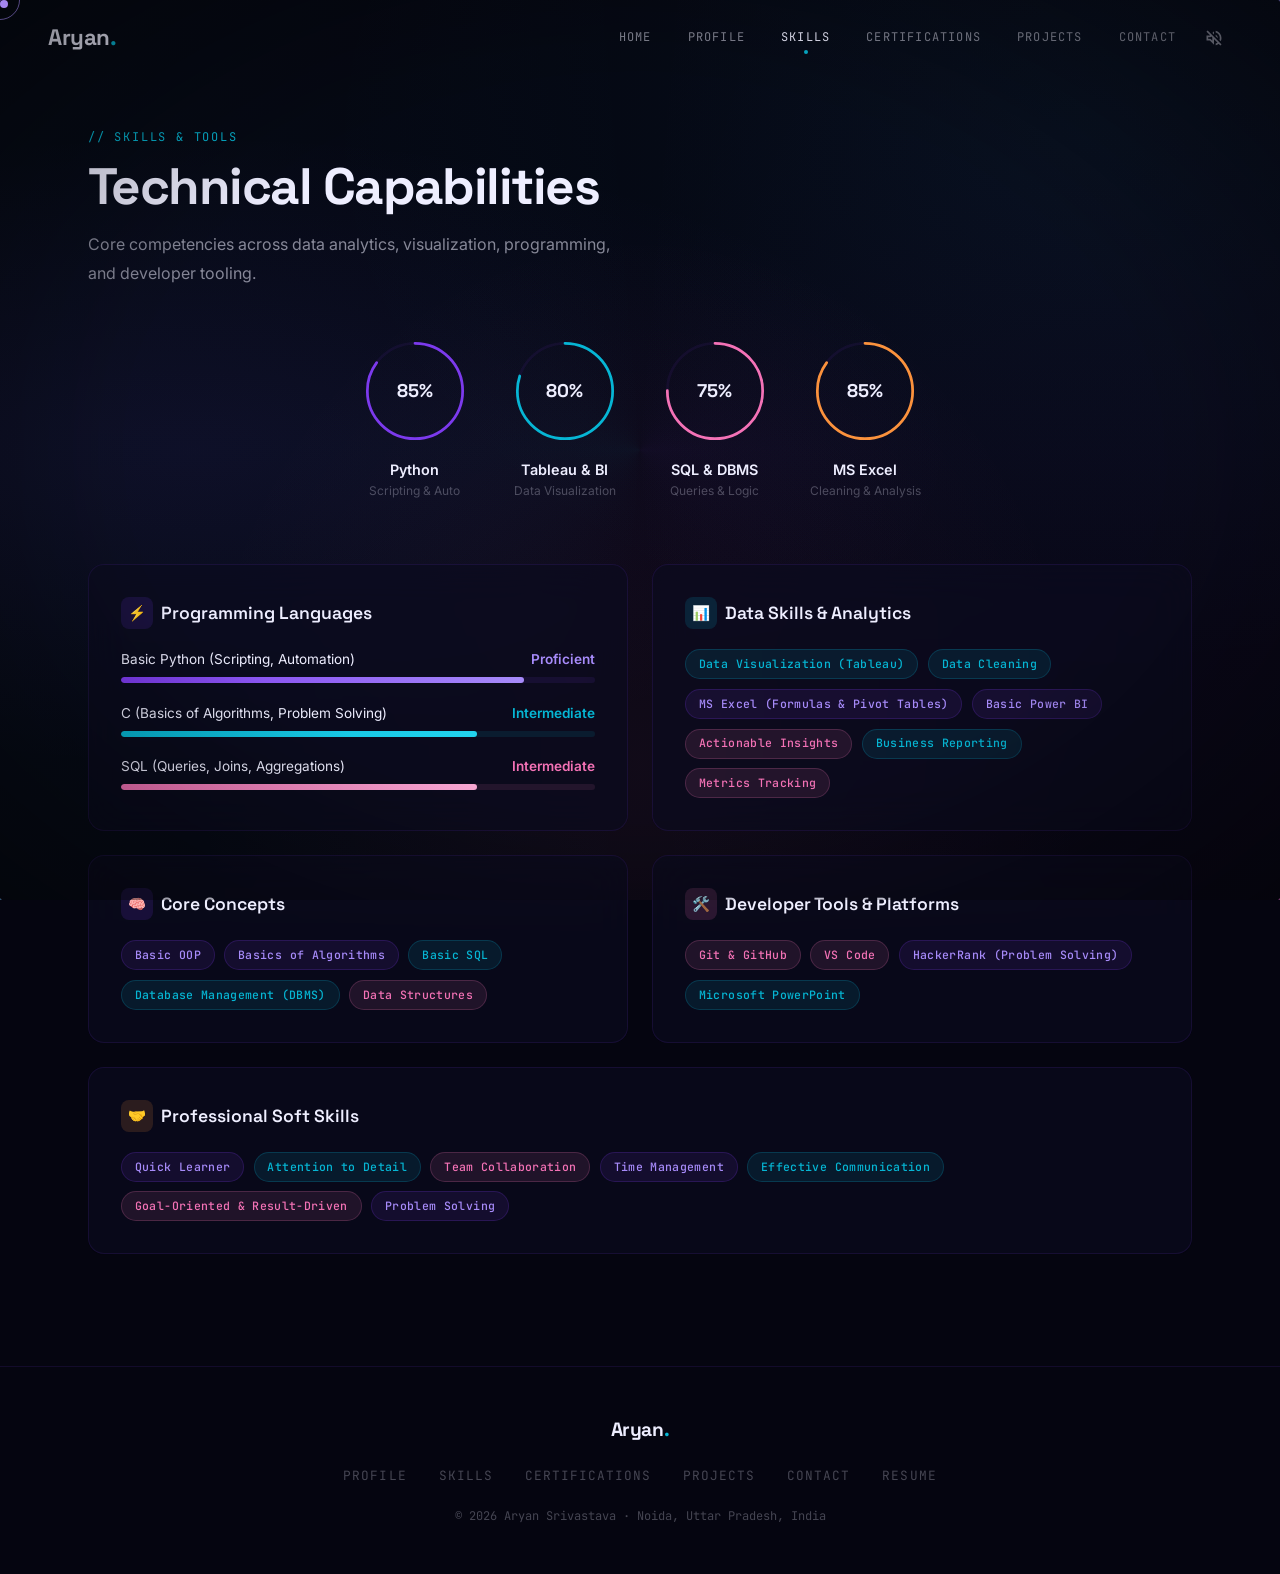
==== commit 9797cfda: "Add cache-busting query strings to shared.js and image.png" ====
--- a/capabilities.html
+++ b/capabilities.html
@@ -156,7 +156,7 @@
     <footer class="footer" id="main-footer"></footer>
     <script src="scripts/audio-system.js"></script>
     <script src="scripts/crt-core.js"></script>
-    <script src="scripts/shared.js"></script>
+    <script src="scripts/shared.js?v=2"></script>
     <script src="scripts/radar-3d.js"></script>
 </body>
 </html>
